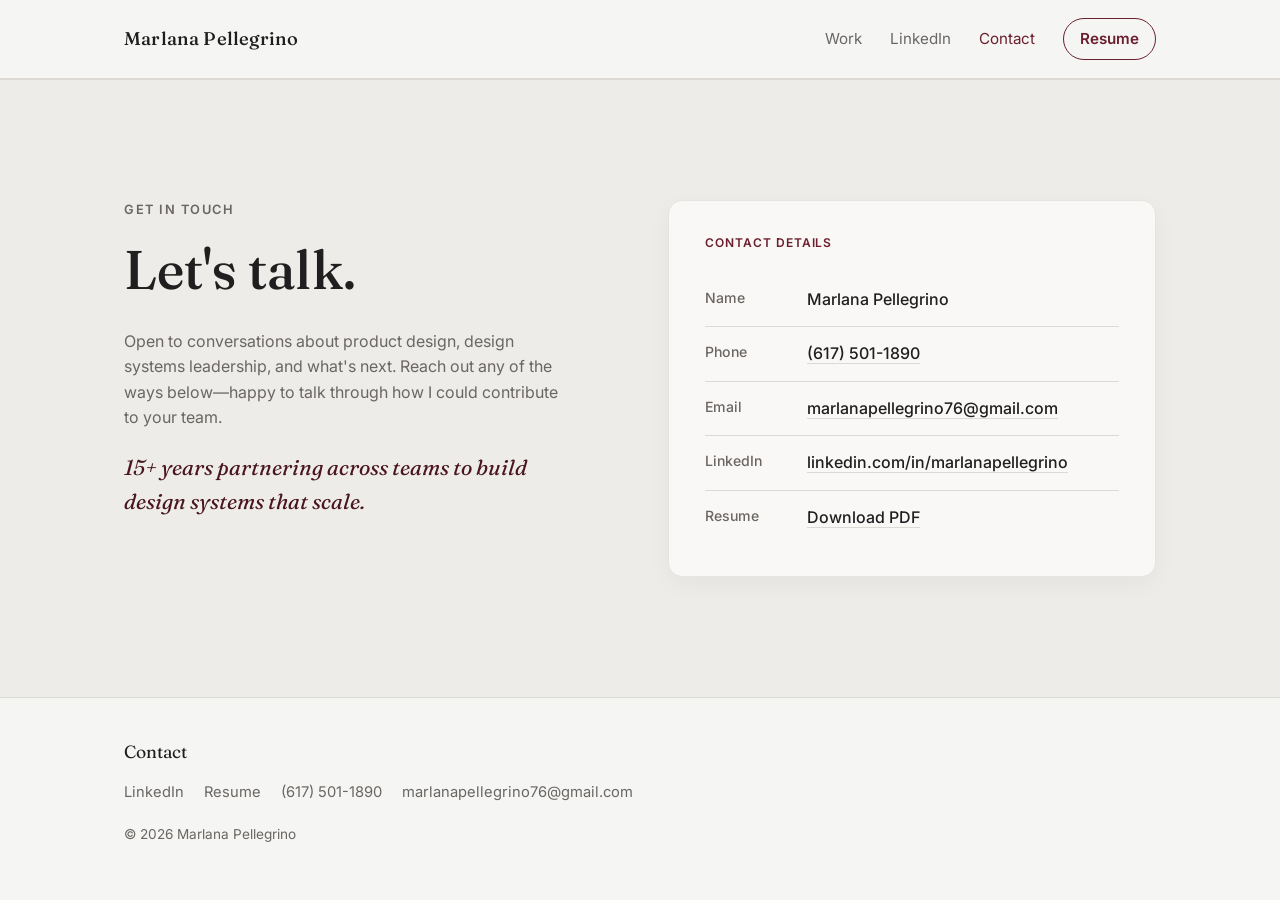
==== contact.html @ e9949d58 "Add files via upload" ====
<!DOCTYPE html>
<html lang="en">
<head>
<meta charset="UTF-8">
<meta name="viewport" content="width=device-width, initial-scale=1.0">
<title>Contact — Marlana Pellegrino</title>
<meta name="description" content="Get in touch with Marlana Pellegrino, Senior Product Designer &amp; Design Systems Lead.">

<link rel="preconnect" href="https://fonts.googleapis.com">
<link rel="preconnect" href="https://fonts.gstatic.com" crossorigin>
<link href="https://fonts.googleapis.com/css2?family=Fraunces:opsz,wght@9..144,400;9..144,500;9..144,600&family=Inter:wght@400;500;600;700&display=swap" rel="stylesheet">

<link rel="stylesheet" href="styles.css">
</head>
<body>

<a class="skip-link" href="#main">Skip to content</a>

<header class="site-header">
  <div class="wrap header-inner">
    <a class="wordmark" href="index.html">Marlana Pellegrino</a>

    <button class="nav-toggle" id="navToggle" aria-expanded="false" aria-controls="primaryNav" aria-label="Toggle navigation">
      <span></span><span></span><span></span>
    </button>

    <nav class="primary-nav" id="primaryNav">
      <a href="index.html#work">Work</a>
      <a href="https://www.linkedin.com/in/marlanapellegrino/" target="_blank" rel="noopener">LinkedIn</a>
      <a href="contact.html" aria-current="page">Contact</a>
      <!-- TODO: add resume.pdf to the repo root before launch -->
      <a href="resume.pdf" target="_blank" rel="noopener" class="nav-cta">Resume</a>
    </nav>
  </div>
</header>

<main id="main">

  <section class="contact contact-page">
    <div class="wrap contact-grid">
      <div class="contact-intro">
        <p class="eyebrow">Get In Touch</p>
        <h1>Let's talk.</h1>
        <p>Open to conversations about product design, design systems leadership, and what's next. Reach out any of the ways below&mdash;happy to talk through how I could contribute to your team.</p>
        <p class="tagline">15+ years partnering across teams to build design systems that scale.</p>
      </div>

      <div class="contact-card">
        <p class="contact-card-label">Contact Details</p>
        <dl class="contact-details">
          <div class="contact-row">
            <dt>Name</dt>
            <dd>Marlana Pellegrino</dd>
          </div>
          <div class="contact-row">
            <dt>Phone</dt>
            <dd><a href="tel:+16175011890">(617) 501-1890</a></dd>
          </div>
          <div class="contact-row">
            <dt>Email</dt>
            <dd><a href="mailto:marlanapellegrino76@gmail.com">marlanapellegrino76@gmail.com</a></dd>
          </div>
          <div class="contact-row">
            <dt>LinkedIn</dt>
            <dd><a href="https://www.linkedin.com/in/marlanapellegrino/" target="_blank" rel="noopener">linkedin.com/in/marlanapellegrino</a></dd>
          </div>
          <div class="contact-row">
            <dt>Resume</dt>
            <dd><a href="resume.pdf" target="_blank" rel="noopener">Download PDF</a></dd>
          </div>
        </dl>
      </div>
    </div>
  </section>

</main>

<footer class="site-footer">
  <div class="wrap">
    <p class="footer-heading">Contact</p>
    <div class="footer-links">
      <a href="https://www.linkedin.com/in/marlanapellegrino/" target="_blank" rel="noopener">LinkedIn</a>
      <a href="resume.pdf" target="_blank" rel="noopener">Resume</a>
      <a href="tel:+16175011890">(617) 501-1890</a>
      <a href="mailto:marlanapellegrino76@gmail.com">marlanapellegrino76@gmail.com</a>
    </div>
    <p class="footer-copyright">&copy; <span id="year"></span> Marlana Pellegrino</p>
  </div>
</footer>

<script src="script.js"></script>
</body>
</html>
---- styles.css ----
/* ===========================================================
   Marlana Pellegrino — Portfolio
   Palette: neutral off-white, warm grays, deep burgundy accent
   Fonts: Fraunces (display) + Inter (body/UI)
=========================================================== */

:root {
  --bg: #f5f5f3;
  --bg-alt: #edece8;
  --ink: #201e1f;
  --ink-soft: #6a6663;
  --line: #dcd9d4;
  --burgundy: #6b1f2e;
  --burgundy-deep: #4a1520;
  --burgundy-tint: #f1e4e6;

  --font-display: 'Fraunces', Georgia, serif;
  --font-body: 'Inter', -apple-system, BlinkMacSystemFont, 'Segoe UI', sans-serif;

  --max-width: 1080px;
}

* { box-sizing: border-box; }

html { scroll-behavior: smooth; }

body {
  margin: 0;
  background: var(--bg);
  color: var(--ink);
  font-family: var(--font-body);
  line-height: 1.6;
  -webkit-font-smoothing: antialiased;
}

h1, h2, h3 {
  font-family: var(--font-display);
  color: var(--ink);
  margin: 0 0 0.5em;
  line-height: 1.15;
  font-weight: 500;
}

h1 { font-size: clamp(2.1rem, 4.5vw, 3.4rem); }
h2 { font-size: clamp(1.6rem, 3vw, 2.2rem); }
h3 { font-size: 1.3rem; }

p { margin: 0 0 1em; color: var(--ink); }

a { color: inherit; }

.wrap {
  max-width: var(--max-width);
  margin: 0 auto;
  padding: 0 24px;
}

.skip-link {
  position: absolute;
  left: -999px;
  top: 0;
  background: var(--burgundy);
  color: #fff;
  padding: 10px 16px;
  z-index: 100;
}
.skip-link:focus { left: 12px; top: 12px; }

/* ---------- Header / Nav ---------- */

.site-header {
  position: sticky;
  top: 0;
  z-index: 50;
  background: rgba(245, 245, 243, 0.92);
  backdrop-filter: saturate(140%) blur(6px);
  border-bottom: 1px solid var(--line);
}

.header-inner {
  display: flex;
  align-items: center;
  justify-content: space-between;
  padding-top: 18px;
  padding-bottom: 18px;
}

.wordmark {
  font-family: var(--font-display);
  font-size: 1.15rem;
  font-weight: 500;
  text-decoration: none;
  color: var(--ink);
  letter-spacing: 0.01em;
}

.primary-nav {
  display: flex;
  align-items: center;
  gap: 28px;
  font-size: 0.95rem;
}

.primary-nav a {
  text-decoration: none;
  color: var(--ink-soft);
  transition: color 0.15s ease;
}

.primary-nav a:hover { color: var(--burgundy); }

.nav-cta {
  color: var(--burgundy) !important;
  font-weight: 600;
  border: 1px solid var(--burgundy);
  padding: 8px 16px;
  border-radius: 999px;
}

.nav-cta:hover {
  background: var(--burgundy);
  color: #fff !important;
}

.nav-toggle {
  display: none;
  flex-direction: column;
  gap: 5px;
  background: none;
  border: none;
  cursor: pointer;
  padding: 6px;
}

.nav-toggle span {
  width: 24px;
  height: 2px;
  background: var(--ink);
  display: block;
}

/* ---------- Hero ---------- */

.hero {
  padding: 96px 0 72px;
  text-align: left;
}

.eyebrow {
  text-transform: uppercase;
  letter-spacing: 0.12em;
  font-size: 0.8rem;
  font-weight: 600;
  color: var(--burgundy);
  margin-bottom: 18px;
}

.hero h1 { max-width: 780px; }

.hero-meta {
  color: var(--ink-soft);
  font-size: 1rem;
  margin-top: 18px;
  margin-bottom: 6px;
}

.tagline {
  font-family: var(--font-display);
  font-style: italic;
  font-size: 1.35rem;
  color: var(--burgundy-deep);
  margin-top: 4px;
  margin-bottom: 34px;
}

.hero-actions {
  display: flex;
  gap: 16px;
  flex-wrap: wrap;
}

.btn {
  display: inline-block;
  padding: 13px 26px;
  border-radius: 999px;
  text-decoration: none;
  font-weight: 600;
  font-size: 0.95rem;
  transition: all 0.15s ease;
}

.btn-primary {
  background: var(--burgundy);
  color: #fff !important;
}
.btn-primary:hover { background: var(--burgundy-deep); }

.btn-ghost {
  border: 1px solid var(--line);
  color: var(--ink) !important;
  background: transparent;
}
.btn-ghost:hover { border-color: var(--burgundy); color: var(--burgundy) !important; }

/* ---------- About ---------- */

.about {
  background: var(--bg-alt);
  padding: 72px 0;
  border-top: 1px solid var(--line);
  border-bottom: 1px solid var(--line);
}

.about-grid {
  display: grid;
  grid-template-columns: 220px 1fr;
  gap: 40px;
}

.about-copy { max-width: 640px; }

/* ---------- Work ---------- */

.work { padding: 88px 0; }

.section-intro {
  color: var(--ink-soft);
  max-width: 620px;
  margin-bottom: 44px;
}

.work-grid {
  display: grid;
  grid-template-columns: repeat(3, 1fr);
  gap: 24px;
}

.work-card {
  background: #fff;
  border: 1px solid var(--line);
  border-radius: 14px;
  padding: 28px 26px;
  display: flex;
  flex-direction: column;
  gap: 8px;
  transition: box-shadow 0.2s ease, transform 0.2s ease;
}

.work-card:hover {
  box-shadow: 0 12px 28px rgba(32, 30, 31, 0.08);
  transform: translateY(-2px);
}

.work-tag {
  text-transform: uppercase;
  letter-spacing: 0.06em;
  font-size: 0.72rem;
  font-weight: 600;
  color: var(--burgundy);
  margin-bottom: 4px;
}

.work-card h3 { margin-bottom: 6px; }

.work-card p {
  color: var(--ink-soft);
  font-size: 0.95rem;
  flex-grow: 1;
}

.work-status {
  display: inline-block;
  margin-top: 10px;
  font-size: 0.8rem;
  font-weight: 600;
  color: var(--ink-soft);
  background: var(--burgundy-tint);
  padding: 6px 12px;
  border-radius: 999px;
  width: fit-content;
}

/* ---------- Contact ---------- */

.contact {
  background: var(--bg-alt);
  padding: 88px 0 96px;
  text-align: left;
  border-top: 1px solid var(--line);
}

.contact-page {
  min-height: calc(100vh - 300px);
  padding: 120px 0;
}

.contact-page .eyebrow { margin-bottom: 18px; }

.primary-nav a[aria-current="page"] {
  color: var(--burgundy);
}

.contact-grid {
  display: grid;
  grid-template-columns: 1fr 1fr;
  gap: 56px;
  align-items: start;
}

.contact-intro p {
  color: var(--ink-soft);
  max-width: 440px;
}

.contact-intro .tagline {
  color: var(--burgundy-deep);
  margin-top: 20px;
}

.contact-card {
  background: #faf8f6;
  border: 1px solid #e7e3de;
  border-radius: 14px;
  padding: 32px 36px;
  box-shadow: 0 8px 24px rgba(32, 30, 31, 0.04);
}

.contact-card-label {
  text-transform: uppercase;
  letter-spacing: 0.08em;
  font-size: 0.75rem;
  font-weight: 600;
  color: var(--burgundy);
  margin-bottom: 20px;
}

.contact-details {
  margin: 0;
}

.contact-row {
  display: grid;
  grid-template-columns: 90px 1fr;
  gap: 12px;
  padding: 14px 0;
  border-bottom: 1px solid var(--line);
}

.contact-row:last-child { border-bottom: none; }

.contact-row dt {
  color: var(--ink-soft);
  font-size: 0.88rem;
  font-weight: 500;
}

.contact-row dd {
  margin: 0;
  font-weight: 500;
}

.contact-row dd a {
  color: var(--ink);
  text-decoration: none;
  border-bottom: 1px solid var(--line);
}

.contact-row dd a:hover {
  color: var(--burgundy);
  border-color: var(--burgundy);
}

/* ---------- Footer ---------- */

.site-footer {
  border-top: 1px solid var(--line);
  padding: 40px 0 32px;
  text-align: left;
}

.footer-heading {
  font-family: var(--font-display);
  font-size: 1.1rem;
  margin-bottom: 14px;
}

.footer-links {
  display: flex;
  flex-wrap: wrap;
  gap: 20px;
  margin-bottom: 20px;
}

.footer-links a {
  text-decoration: none;
  color: var(--ink-soft);
  font-size: 0.92rem;
}
.footer-links a:hover { color: var(--burgundy); }

.footer-copyright {
  color: var(--ink-soft);
  font-size: 0.85rem;
  margin: 0;
}

/* ---------- Responsive ---------- */

@media (max-width: 860px) {
  .work-grid { grid-template-columns: 1fr 1fr; }
  .about-grid { grid-template-columns: 1fr; gap: 16px; }
  .contact-grid { grid-template-columns: 1fr; gap: 32px; }
}

@media (max-width: 640px) {
  .nav-toggle { display: flex; }

  .primary-nav {
    position: absolute;
    top: 100%;
    left: 0;
    right: 0;
    background: var(--bg);
    border-bottom: 1px solid var(--line);
    flex-direction: column;
    align-items: flex-start;
    gap: 0;
    padding: 8px 24px 20px;
    display: none;
  }

  .primary-nav.open { display: flex; }

  .primary-nav a {
    width: 100%;
    padding: 12px 0;
    border-bottom: 1px solid var(--line);
  }

  .nav-cta {
    margin-top: 12px;
    text-align: center;
    border-radius: 999px;
  }

  .work-grid { grid-template-columns: 1fr; }
  .hero { padding: 64px 0 56px; }
}
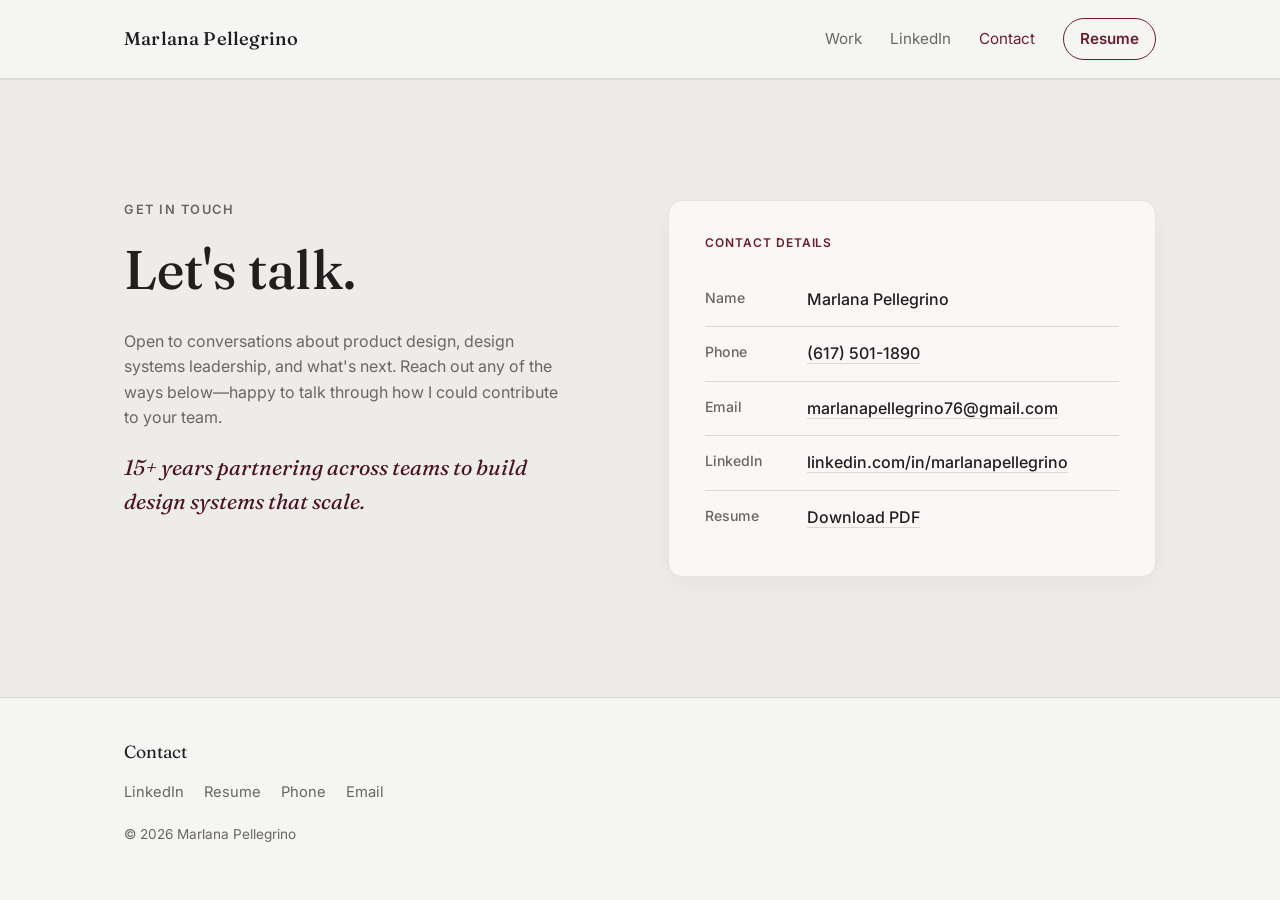
==== commit 63b7f4dc: "Add files via upload" ====
--- a/contact.html
+++ b/contact.html
@@ -81,8 +81,8 @@
     <div class="footer-links">
       <a href="https://www.linkedin.com/in/marlanapellegrino/" target="_blank" rel="noopener">LinkedIn</a>
       <a href="resume.pdf" target="_blank" rel="noopener">Resume</a>
-      <a href="tel:+16175011890">(617) 501-1890</a>
-      <a href="mailto:marlanapellegrino76@gmail.com">marlanapellegrino76@gmail.com</a>
+      <a href="tel:+16175011890">Phone</a>
+      <a href="mailto:marlanapellegrino76@gmail.com">Email</a>
     </div>
     <p class="footer-copyright">&copy; <span id="year"></span> Marlana Pellegrino</p>
   </div>
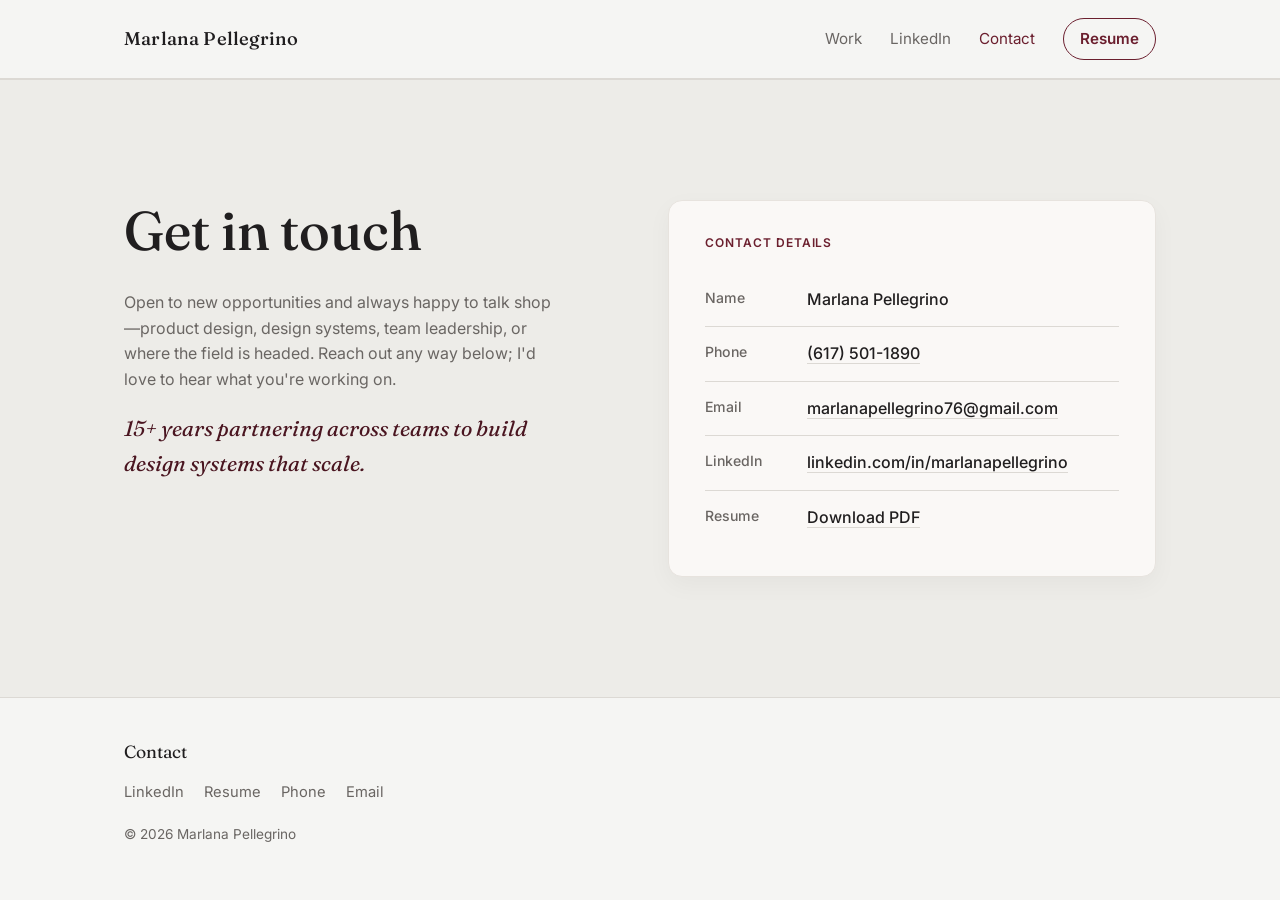
==== commit b6efbf40: "Add files via upload" ====
--- a/contact.html
+++ b/contact.html
@@ -39,9 +39,8 @@
   <section class="contact contact-page">
     <div class="wrap contact-grid">
       <div class="contact-intro">
-        <p class="eyebrow">Get In Touch</p>
-        <h1>Let's talk.</h1>
-        <p>Open to conversations about product design, design systems leadership, and what's next. Reach out any of the ways below&mdash;happy to talk through how I could contribute to your team.</p>
+        <h1>Get in touch</h1>
+        <p>Open to new opportunities and always happy to talk shop&mdash;product design, design systems, team leadership, or where the field is headed. Reach out any way below; I'd love to hear what you're working on.</p>
         <p class="tagline">15+ years partnering across teams to build design systems that scale.</p>
       </div>
 
--- a/styles.css
+++ b/styles.css
@@ -144,6 +144,20 @@
 .hero {
   padding: 96px 0 72px;
   text-align: left;
+  overflow: hidden;
+}
+
+.hero-grid {
+  display: grid;
+  grid-template-columns: minmax(0, 1fr) minmax(0, 420px);
+  gap: 40px;
+  align-items: center;
+}
+
+.hero-graphic svg {
+  width: 100%;
+  height: auto;
+  display: block;
 }
 
 .eyebrow {
@@ -410,6 +424,8 @@
   .work-grid { grid-template-columns: 1fr 1fr; }
   .about-grid { grid-template-columns: 1fr; gap: 16px; }
   .contact-grid { grid-template-columns: 1fr; gap: 32px; }
+  .hero-grid { grid-template-columns: 1fr; }
+  .hero-graphic { max-width: 360px; margin: 8px auto 0; order: 2; }
 }
 
 @media (max-width: 640px) {
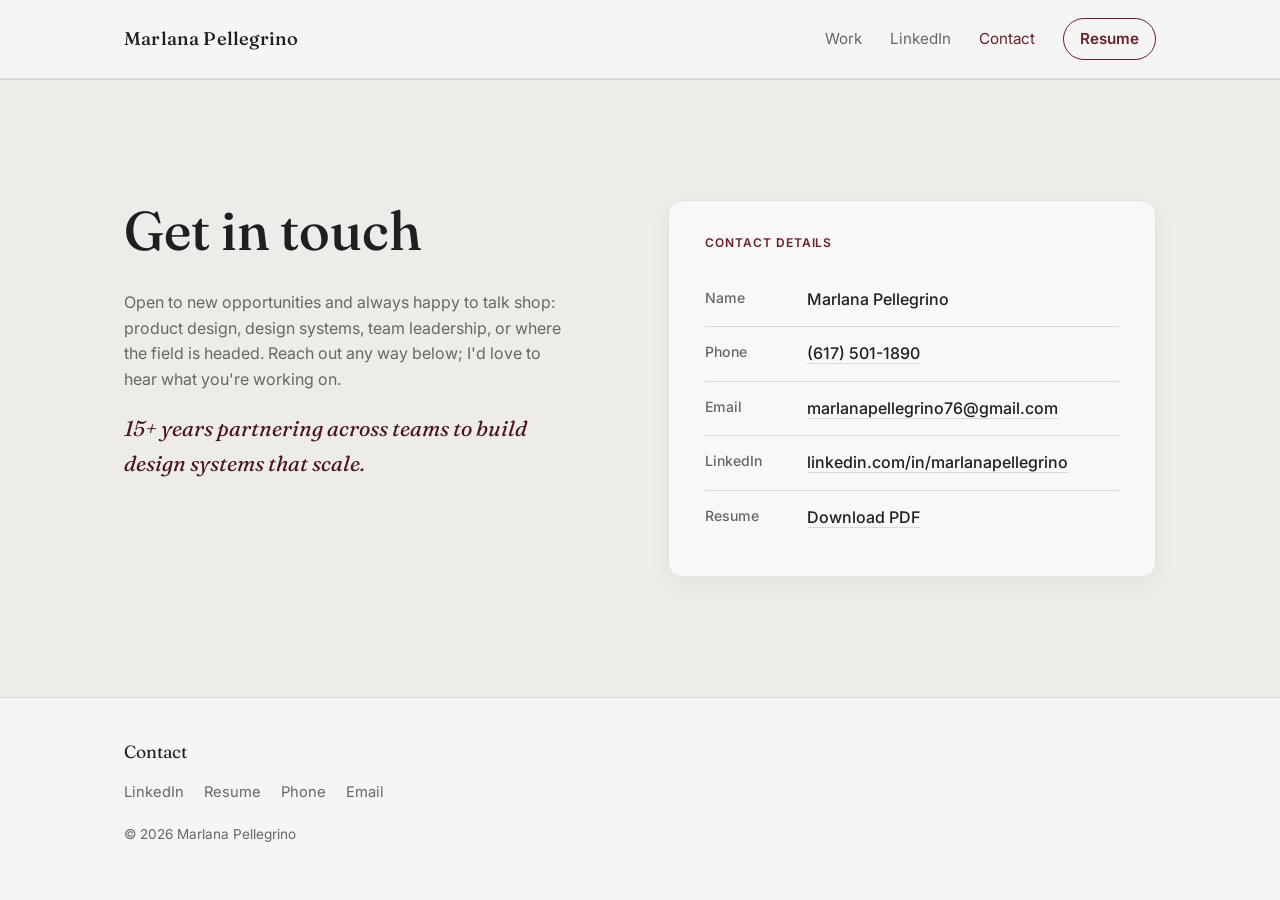
==== commit d92fbe10: "Add files via upload" ====
--- a/contact.html
+++ b/contact.html
@@ -3,7 +3,7 @@
 <head>
 <meta charset="UTF-8">
 <meta name="viewport" content="width=device-width, initial-scale=1.0">
-<title>Contact — Marlana Pellegrino</title>
+<title>Contact | Marlana Pellegrino</title>
 <meta name="description" content="Get in touch with Marlana Pellegrino, Senior Product Designer &amp; Design Systems Lead.">
 
 <link rel="preconnect" href="https://fonts.googleapis.com">
@@ -40,7 +40,7 @@
     <div class="wrap contact-grid">
       <div class="contact-intro">
         <h1>Get in touch</h1>
-        <p>Open to new opportunities and always happy to talk shop&mdash;product design, design systems, team leadership, or where the field is headed. Reach out any way below; I'd love to hear what you're working on.</p>
+        <p>Open to new opportunities and always happy to talk shop: product design, design systems, team leadership, or where the field is headed. Reach out any way below; I'd love to hear what you're working on.</p>
         <p class="tagline">15+ years partnering across teams to build design systems that scale.</p>
       </div>
 
--- a/styles.css
+++ b/styles.css
@@ -1,5 +1,5 @@
 /* ===========================================================
-   Marlana Pellegrino — Portfolio
+   Marlana Pellegrino: Portfolio
    Palette: neutral off-white, warm grays, deep burgundy accent
    Fonts: Fraunces (display) + Inter (body/UI)
 =========================================================== */
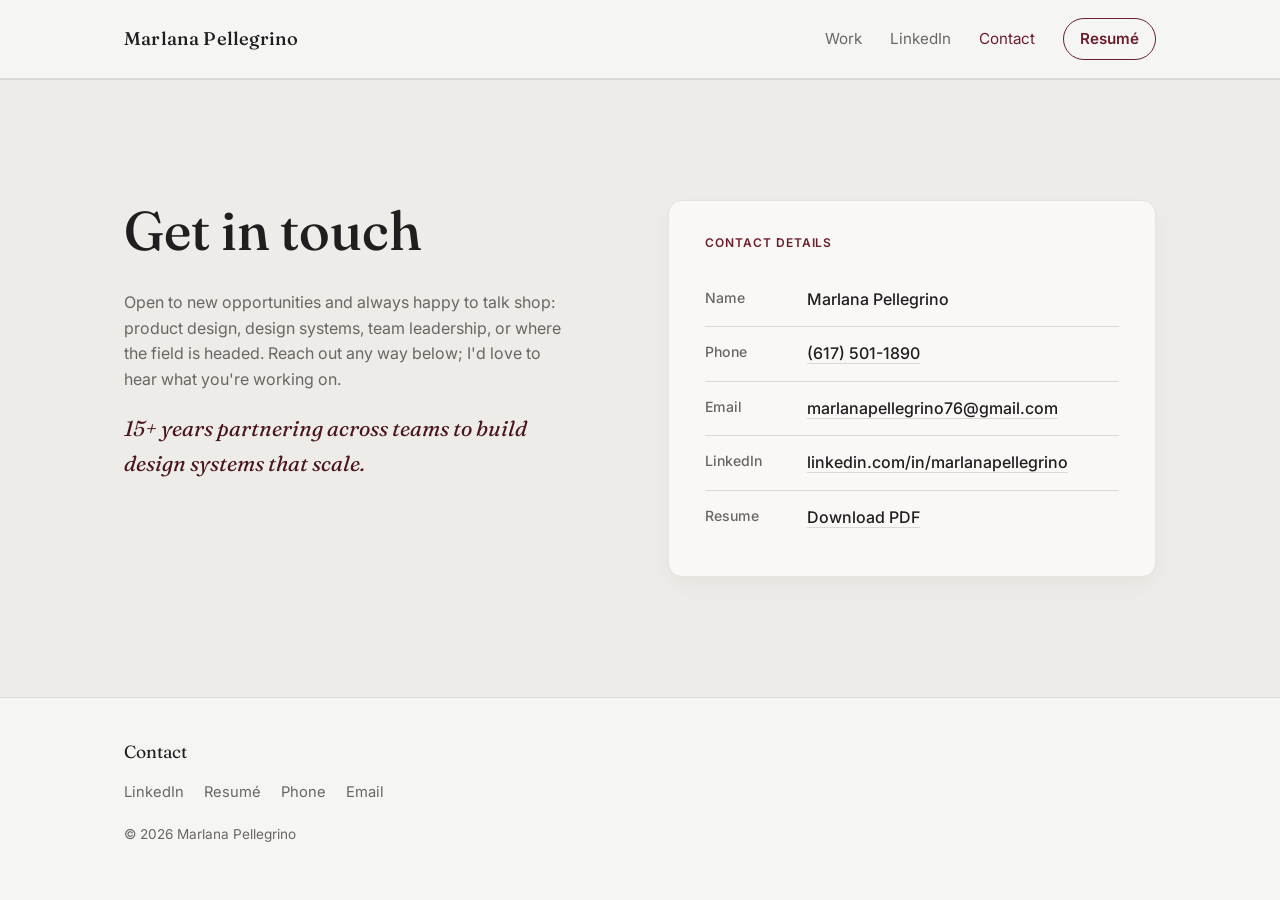
==== commit 1ef5e10f: "Add files via upload" ====
--- a/contact.html
+++ b/contact.html
@@ -29,7 +29,7 @@
       <a href="https://www.linkedin.com/in/marlanapellegrino/" target="_blank" rel="noopener">LinkedIn</a>
       <a href="contact.html" aria-current="page">Contact</a>
       <!-- TODO: add resume.pdf to the repo root before launch -->
-      <a href="resume.pdf" target="_blank" rel="noopener" class="nav-cta">Resume</a>
+      <a href="resume.pdf" target="_blank" rel="noopener" class="nav-cta">Resumé</a>
     </nav>
   </div>
 </header>
@@ -79,7 +79,7 @@
     <p class="footer-heading">Contact</p>
     <div class="footer-links">
       <a href="https://www.linkedin.com/in/marlanapellegrino/" target="_blank" rel="noopener">LinkedIn</a>
-      <a href="resume.pdf" target="_blank" rel="noopener">Resume</a>
+      <a href="resume.pdf" target="_blank" rel="noopener">Resumé</a>
       <a href="tel:+16175011890">Phone</a>
       <a href="mailto:marlanapellegrino76@gmail.com">Email</a>
     </div>
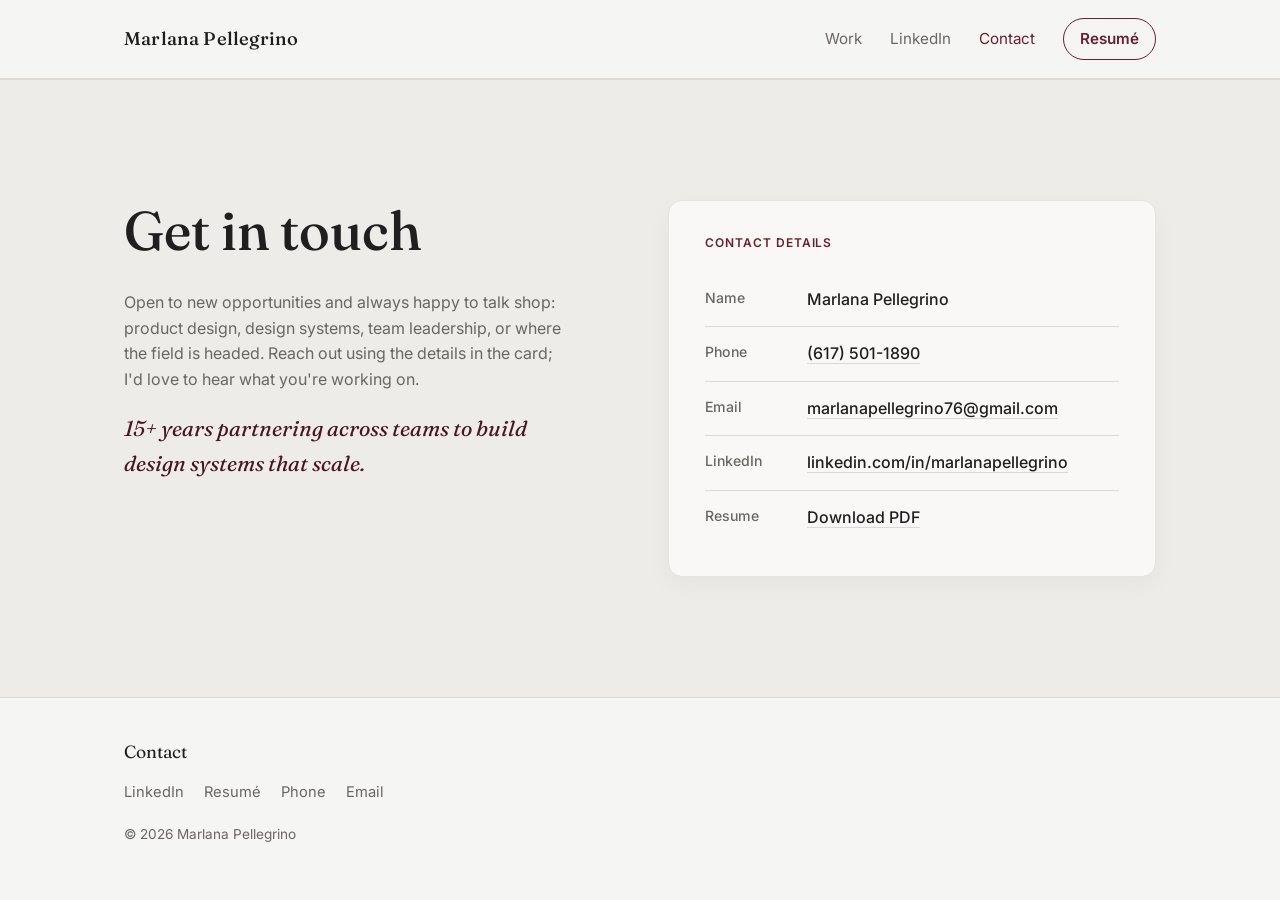
==== commit c963e406: "Add files via upload" ====
--- a/contact.html
+++ b/contact.html
@@ -40,7 +40,7 @@
     <div class="wrap contact-grid">
       <div class="contact-intro">
         <h1>Get in touch</h1>
-        <p>Open to new opportunities and always happy to talk shop: product design, design systems, team leadership, or where the field is headed. Reach out any way below; I'd love to hear what you're working on.</p>
+        <p>Open to new opportunities and always happy to talk shop: product design, design systems, team leadership, or where the field is headed. Reach out using the details in the card; I'd love to hear what you're working on.</p>
         <p class="tagline">15+ years partnering across teams to build design systems that scale.</p>
       </div>
 
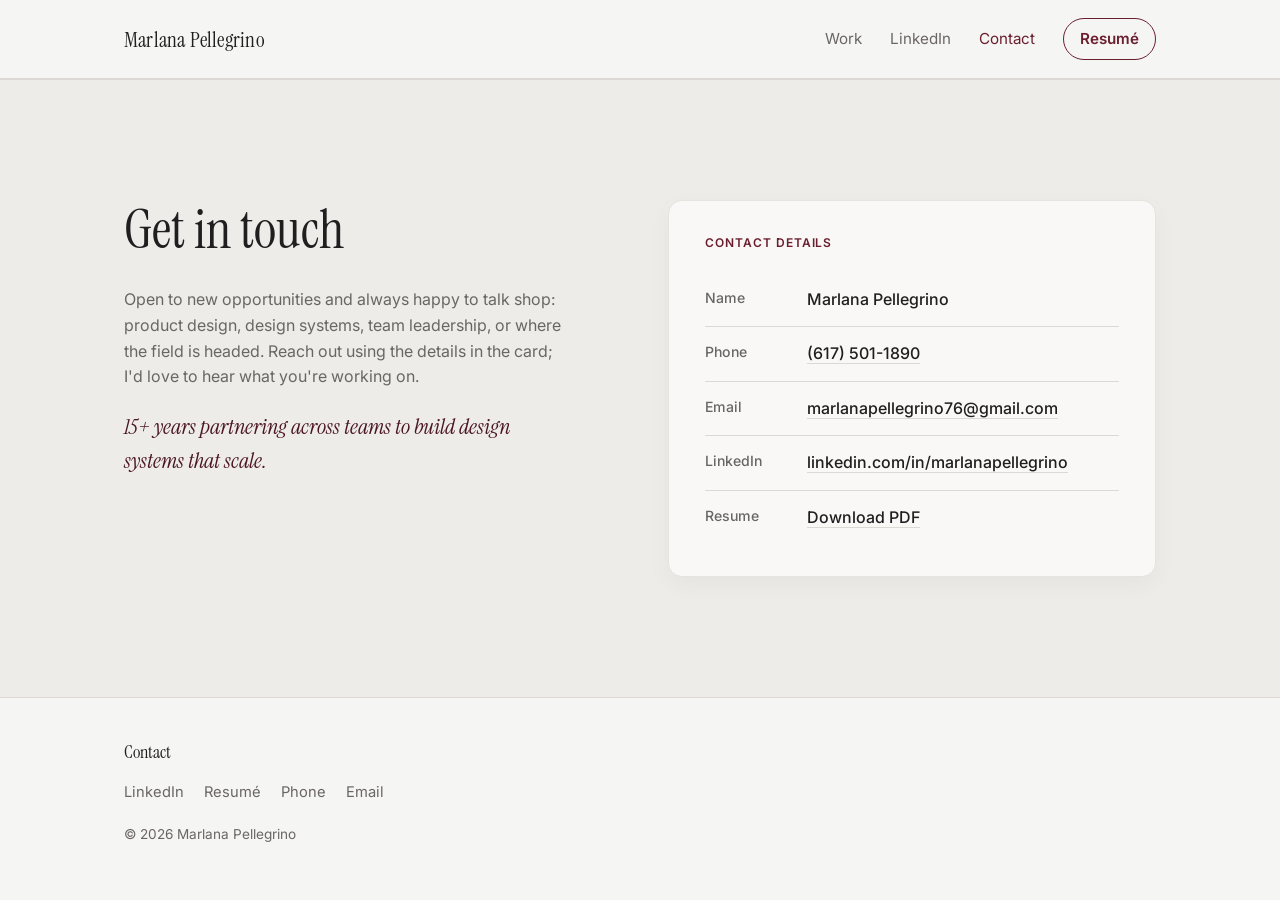
==== commit 09852279: "Add files via upload" ====
--- a/contact.html
+++ b/contact.html
@@ -8,7 +8,7 @@
 
 <link rel="preconnect" href="https://fonts.googleapis.com">
 <link rel="preconnect" href="https://fonts.gstatic.com" crossorigin>
-<link href="https://fonts.googleapis.com/css2?family=Fraunces:opsz,wght@9..144,400;9..144,500;9..144,600&family=Inter:wght@400;500;600;700&display=swap" rel="stylesheet">
+<link href="https://fonts.googleapis.com/css2?family=Instrument+Serif:ital@0;1&family=Inter:wght@400;500;600;700&display=swap" rel="stylesheet">
 
 <link rel="stylesheet" href="styles.css">
 </head>
--- a/styles.css
+++ b/styles.css
@@ -1,7 +1,7 @@
 /* ===========================================================
    Marlana Pellegrino: Portfolio
    Palette: neutral off-white, warm grays, deep burgundy accent
-   Fonts: Fraunces (display) + Inter (body/UI)
+   Fonts: Instrument Serif (display) + Inter (body/UI)
 =========================================================== */
 
 :root {
@@ -14,7 +14,7 @@
   --burgundy-deep: #4a1520;
   --burgundy-tint: #f1e4e6;
 
-  --font-display: 'Fraunces', Georgia, serif;
+  --font-display: 'Instrument Serif', Georgia, serif;
   --font-body: 'Inter', -apple-system, BlinkMacSystemFont, 'Segoe UI', sans-serif;
 
   --max-width: 1080px;
@@ -37,8 +37,8 @@
   font-family: var(--font-display);
   color: var(--ink);
   margin: 0 0 0.5em;
-  line-height: 1.15;
-  font-weight: 500;
+  line-height: 1.1;
+  font-weight: 400;
 }
 
 h1 { font-size: clamp(2.1rem, 4.5vw, 3.4rem); }
@@ -87,8 +87,8 @@
 
 .wordmark {
   font-family: var(--font-display);
-  font-size: 1.15rem;
-  font-weight: 500;
+  font-size: 1.3rem;
+  font-weight: 400;
   text-decoration: none;
   color: var(--ink);
   letter-spacing: 0.01em;
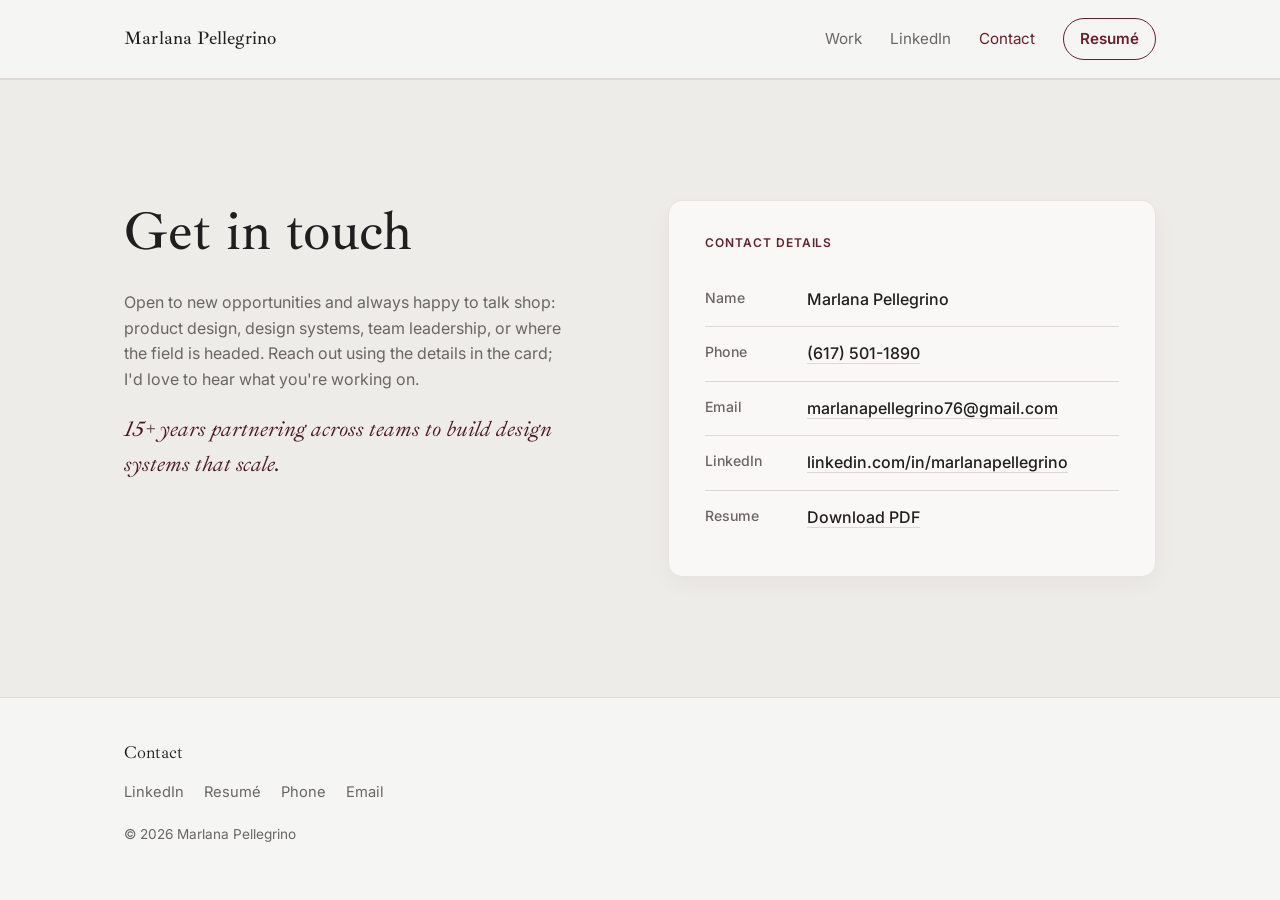
==== commit b29c2d94: "Add files via upload" ====
--- a/contact.html
+++ b/contact.html
@@ -8,7 +8,7 @@
 
 <link rel="preconnect" href="https://fonts.googleapis.com">
 <link rel="preconnect" href="https://fonts.gstatic.com" crossorigin>
-<link href="https://fonts.googleapis.com/css2?family=Instrument+Serif:ital@0;1&family=Inter:wght@400;500;600;700&display=swap" rel="stylesheet">
+<link href="https://fonts.googleapis.com/css2?family=Ibarra+Real+Nova:ital,wght@0,400;0,500;0,600;0,700;1,400;1,500&family=Inter:wght@400;500;600;700&display=swap" rel="stylesheet">
 
 <link rel="stylesheet" href="styles.css">
 </head>
--- a/styles.css
+++ b/styles.css
@@ -1,7 +1,7 @@
 /* ===========================================================
    Marlana Pellegrino: Portfolio
    Palette: neutral off-white, warm grays, deep burgundy accent
-   Fonts: Instrument Serif (display) + Inter (body/UI)
+   Fonts: Ibarra Real Nova (display) + Inter (body/UI)
 =========================================================== */
 
 :root {
@@ -14,7 +14,7 @@
   --burgundy-deep: #4a1520;
   --burgundy-tint: #f1e4e6;
 
-  --font-display: 'Instrument Serif', Georgia, serif;
+  --font-display: 'Ibarra Real Nova', Georgia, serif;
   --font-body: 'Inter', -apple-system, BlinkMacSystemFont, 'Segoe UI', sans-serif;
 
   --max-width: 1080px;
@@ -37,8 +37,8 @@
   font-family: var(--font-display);
   color: var(--ink);
   margin: 0 0 0.5em;
-  line-height: 1.1;
-  font-weight: 400;
+  line-height: 1.15;
+  font-weight: 500;
 }
 
 h1 { font-size: clamp(2.1rem, 4.5vw, 3.4rem); }
@@ -87,8 +87,8 @@
 
 .wordmark {
   font-family: var(--font-display);
-  font-size: 1.3rem;
-  font-weight: 400;
+  font-size: 1.15rem;
+  font-weight: 500;
   text-decoration: none;
   color: var(--ink);
   letter-spacing: 0.01em;
